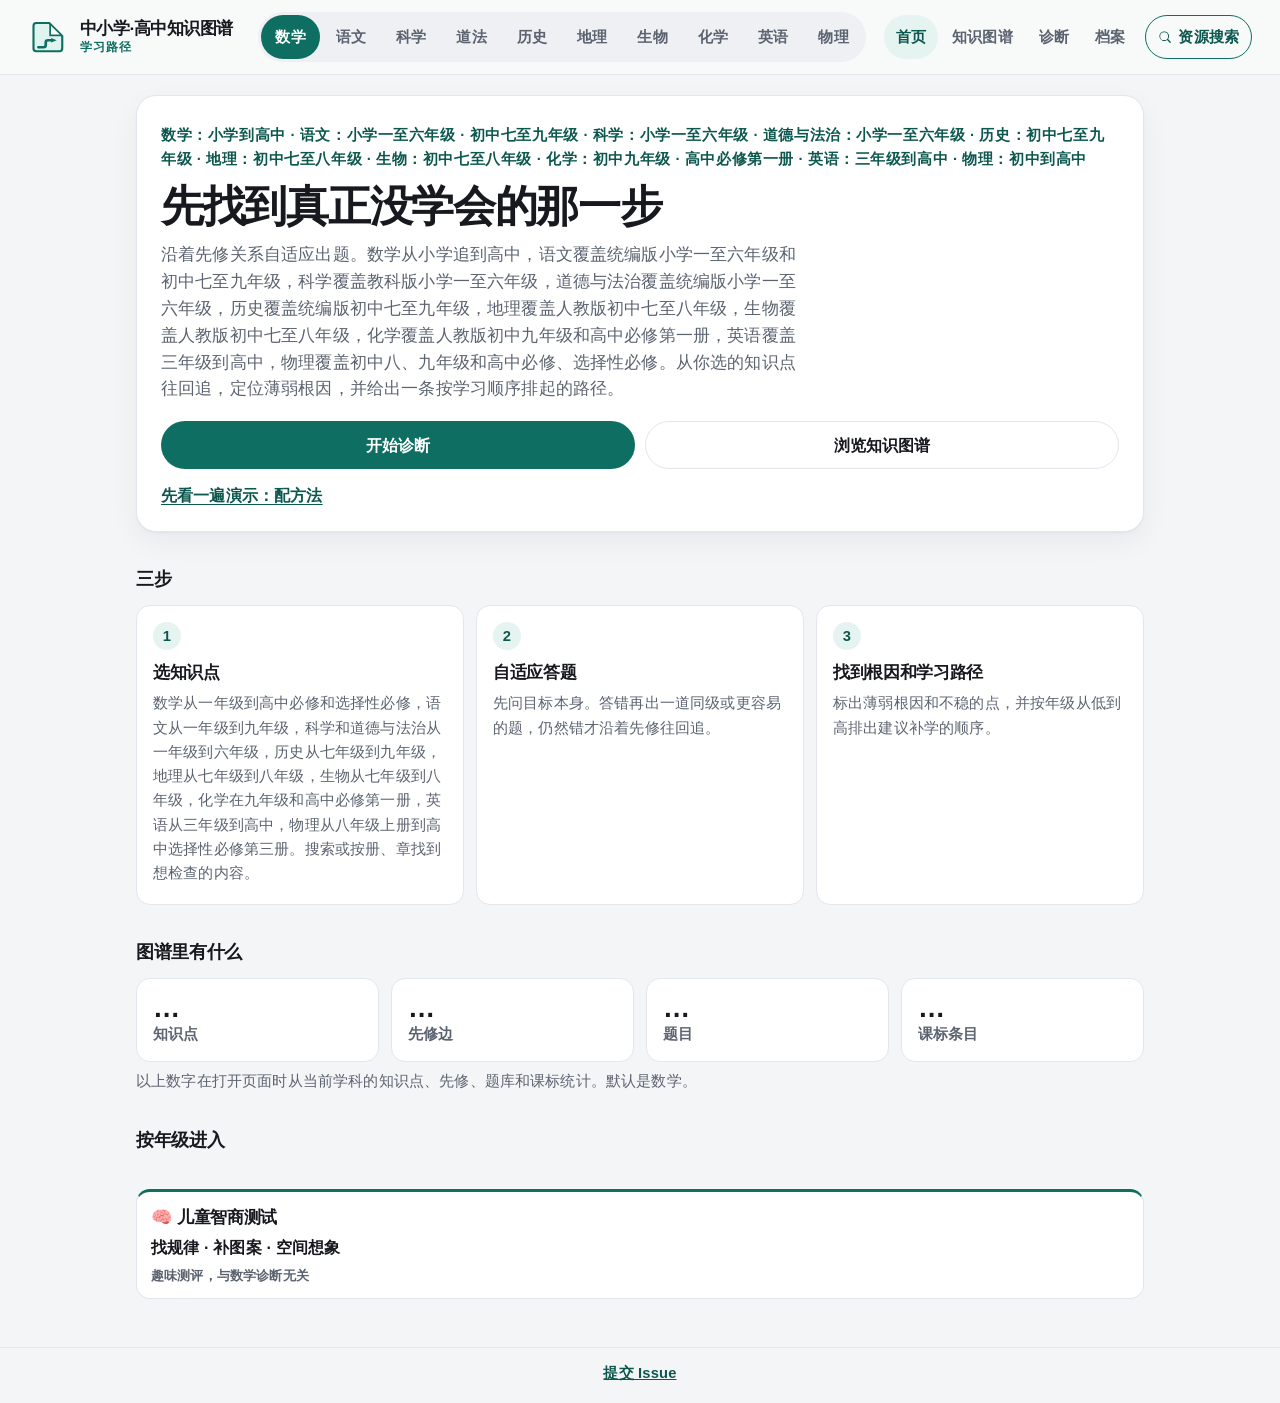
==== index.html @ 719539e2 "站点清理：删除顶部「儿童智商测试」横幅与导航「关于」入口，并清掉失效的 .top-banner 样式（5 个页面）" ====
<!DOCTYPE html>
<html lang="zh-CN">
<head>
<meta charset="utf-8">
<meta name="viewport" content="width=device-width, initial-scale=1">
<title>中小学·高中知识图谱</title>
<meta name="description" content="数学（小学到高中）、语文（小学一至六年级、初中七至九年级）、科学（小学一至六年级）、道德与法治（小学一至六年级）、历史（初中七至九年级）、地理（初中七至八年级）、生物（初中七至八年级）、化学（初中九年级、高中必修第一册）、英语（三年级到高中）和物理（初中、高中）的知识图谱。沿先修关系自适应出题，从选中的知识点往回找到薄弱根因。">
<link rel="icon" href="data:image/svg+xml,%3Csvg%20xmlns%3D%22http%3A%2F%2Fwww.w3.org%2F2000%2Fsvg%22%20viewBox%3D%220%200%2032%2032%22%3E%3Cpath%20fill%3D%22%23dff3ef%22%20stroke%3D%22%230f6e62%22%20stroke-width%3D%221.7%22%20stroke-linejoin%3D%22round%22%20d%3D%22M6.6%204.8H17L27.4%2015.2V25Q27.4%2027.4%2025.2%2027.4H6.6Q4.4%2027.4%204.4%2025.2V7Q4.4%204.8%206.6%204.8Z%22%2F%3E%3Cpath%20fill%3D%22%23ffffff%22%20d%3D%22M17.7%206.3%2026.1%2014.7H17.7Z%22%2F%3E%3Cpath%20fill%3D%22none%22%20stroke%3D%22%230f6e62%22%20stroke-width%3D%221.35%22%20stroke-linecap%3D%22round%22%20stroke-linejoin%3D%22round%22%20d%3D%22M17.7%206.3V14.7H26.1%22%2F%3E%3Cpath%20fill%3D%22none%22%20stroke%3D%22%230f6e62%22%20stroke-width%3D%222.15%22%20stroke-linecap%3D%22round%22%20stroke-linejoin%3D%22round%22%20d%3D%22M8.3%2024.2H12.4Q14.2%2024.2%2014.2%2022.4V20.2Q14.2%2018.6%2016%2018.6H18.8%22%2F%3E%3Cpath%20fill%3D%22%230f6e62%22%20d%3D%22M18.5%2016.85%2023%2018.6%2018.5%2020.35Z%22%2F%3E%3C%2Fsvg%3E">
<script>
(function () {
  var id = location.hash.replace(/^#/, '');
  try { id = decodeURIComponent(id); } catch (e) { return; }
  if (/^cnm_[A-Za-z0-9]+$/.test(id)) {
    document.documentElement.style.visibility = 'hidden';
    location.replace('explore/#' + encodeURIComponent(id));
  } else if (/^cne_[A-Za-z0-9]+$/.test(id)) {
    document.documentElement.style.visibility = 'hidden';
    location.replace('explore/?subject=english#' + encodeURIComponent(id));
  } else if (/^cnp_[A-Za-z0-9]+$/.test(id)) {
    document.documentElement.style.visibility = 'hidden';
    location.replace('explore/?subject=physics#' + encodeURIComponent(id));
  } else if (/^cns_[A-Za-z0-9]+$/.test(id)) {
    document.documentElement.style.visibility = 'hidden';
    location.replace('explore/?subject=science#' + encodeURIComponent(id));
  } else if (/^cnc_[A-Za-z0-9]+$/.test(id)) {
    document.documentElement.style.visibility = 'hidden';
    location.replace('explore/?subject=chinese#' + encodeURIComponent(id));
  } else if (/^cnd_[A-Za-z0-9]+$/.test(id)) {
    document.documentElement.style.visibility = 'hidden';
    location.replace('explore/?subject=morality#' + encodeURIComponent(id));
  } else if (/^cnh_[A-Za-z0-9]+$/.test(id)) {
    document.documentElement.style.visibility = 'hidden';
    location.replace('explore/?subject=history#' + encodeURIComponent(id));
  } else if (/^cng_[A-Za-z0-9]+$/.test(id)) {
    document.documentElement.style.visibility = 'hidden';
    location.replace('explore/?subject=geography#' + encodeURIComponent(id));
  } else if (/^cnb_[A-Za-z0-9]+$/.test(id)) {
    document.documentElement.style.visibility = 'hidden';
    location.replace('explore/?subject=biology#' + encodeURIComponent(id));
  } else if (/^cnk_[A-Za-z0-9]+$/.test(id)) {
    document.documentElement.style.visibility = 'hidden';
    location.replace('explore/?subject=chemistry#' + encodeURIComponent(id));
  }
})();
</script>
<link rel="stylesheet" href="assets/site.css">
<link rel="manifest" href="manifest.webmanifest">
<link rel="apple-touch-icon" href="assets/icons/apple-touch-icon.png">
<meta name="theme-color" content="#0f6e62">
<meta name="mobile-web-app-capable" content="yes">
<meta name="apple-mobile-web-app-capable" content="yes">
<meta name="apple-mobile-web-app-title" content="知识图谱">
<link rel="stylesheet" href="assets/pwa.css">
</head>
<body class="page-home">
<header class="site-header">
  <a class="brand" href="./">
    <svg class="logo" viewBox="0 0 32 32" aria-hidden="true"><path fill="var(--logo-sheet)" stroke="currentColor" stroke-width="1.7" stroke-linejoin="round" d="M6.6 4.8H17L27.4 15.2V25Q27.4 27.4 25.2 27.4H6.6Q4.4 27.4 4.4 25.2V7Q4.4 4.8 6.6 4.8Z"/><path fill="var(--logo-fold)" d="M17.7 6.3 26.1 14.7H17.7Z"/><path fill="none" stroke="currentColor" stroke-width="1.35" stroke-linecap="round" stroke-linejoin="round" d="M17.7 6.3V14.7H26.1"/><path fill="none" stroke="currentColor" stroke-width="2.15" stroke-linecap="round" stroke-linejoin="round" d="M8.3 24.2H12.4Q14.2 24.2 14.2 22.4V20.2Q14.2 18.6 16 18.6H18.8"/><path fill="currentColor" d="M18.5 16.85 23 18.6 18.5 20.35Z"/></svg>
    <span class="brand-copy">
      <span class="brand-name">中小学·高中知识图谱</span>
      <span class="brand-kicker">学习路径</span>
    </span>
  </a>
  <nav class="site-nav" aria-label="主导航">
    <div class="subject-switch" role="group" aria-label="学科">
      <a class="nav-link subject-link on" data-subject="math" href="./">数学</a>
      <a class="nav-link subject-link" data-subject="chinese" href="./?subject=chinese">语文</a>
      <a class="nav-link subject-link" data-subject="science" href="./?subject=science">科学</a>
      <a class="nav-link subject-link" data-subject="morality" href="./?subject=morality">道法</a>
      <a class="nav-link subject-link" data-subject="history" href="./?subject=history">历史</a>
      <a class="nav-link subject-link" data-subject="geography" href="./?subject=geography">地理</a>
      <a class="nav-link subject-link" data-subject="biology" href="./?subject=biology">生物</a>
      <a class="nav-link subject-link" data-subject="chemistry" href="./?subject=chemistry">化学</a>
      <a class="nav-link subject-link" data-subject="english" href="./?subject=english">英语</a>
      <a class="nav-link subject-link" data-subject="physics" href="./?subject=physics">物理</a>
    </div>
    <div class="page-links">
      <a class="nav-link active" href="./" aria-current="page">首页</a>
      <a class="nav-link" href="explore/">知识图谱</a>
      <a class="nav-link" href="diagnose/">诊断</a>
      <a class="nav-link" href="children/">档案</a>
      <a class="nav-link resource-search-btn" href="https://pansgo.com" target="_blank" rel="noopener noreferrer" title="网盘资源搜索">
        <svg class="resource-search-ico" viewBox="0 0 16 16" aria-hidden="true"><path fill="currentColor" d="M11.5 10.4a5.5 5.5 0 1 0-1.1 1.1l3 3a.75.75 0 0 0 1.06-1.06zM7 11.5A4.5 4.5 0 1 1 7 2.5a4.5 4.5 0 0 1 0 9z"/></svg>资源搜索
      </a>
    </div>
  </nav>
</header>
<main class="home">
  <section class="hero">
    <p class="eyebrow">数学：小学到高中 · 语文：小学一至六年级 · 初中七至九年级 · 科学：小学一至六年级 · 道德与法治：小学一至六年级 · 历史：初中七至九年级 · 地理：初中七至八年级 · 生物：初中七至八年级 · 化学：初中九年级 · 高中必修第一册 · 英语：三年级到高中 · 物理：初中到高中</p>
    <h1>先找到真正没学会的那一步</h1>
    <p class="lede">沿着先修关系自适应出题。数学从小学追到高中，语文覆盖统编版小学一至六年级和初中七至九年级，科学覆盖教科版小学一至六年级，道德与法治覆盖统编版小学一至六年级，历史覆盖统编版初中七至九年级，地理覆盖人教版初中七至八年级，生物覆盖人教版初中七至八年级，化学覆盖人教版初中九年级和高中必修第一册，英语覆盖三年级到高中，物理覆盖初中八、九年级和高中必修、选择性必修。从你选的知识点往回追，定位薄弱根因，并给出一条按学习顺序排起的路径。</p>
    <div class="hero-actions">
      <a class="btn btn-primary btn-lg" href="diagnose/">开始诊断</a>
      <a class="btn btn-lg" href="explore/">浏览知识图谱</a>
    </div>
    <p class="quiet-link"><a href="diagnose/?target=cnm_221&amp;demo=1">先看一遍演示：配方法</a></p>
  </section>

  <h2 class="section-title">三步</h2>
  <ol class="steps">
    <li>
      <span class="step-no">1</span>
      <h3>选知识点</h3>
      <p>数学从一年级到高中必修和选择性必修，语文从一年级到九年级，科学和道德与法治从一年级到六年级，历史从七年级到九年级，地理从七年级到八年级，生物从七年级到八年级，化学在九年级和高中必修第一册，英语从三年级到高中，物理从八年级上册到高中选择性必修第三册。搜索或按册、章找到想检查的内容。</p>
    </li>
    <li>
      <span class="step-no">2</span>
      <h3>自适应答题</h3>
      <p>先问目标本身。答错再出一道同级或更容易的题，仍然错才沿着先修往回追。</p>
    </li>
    <li>
      <span class="step-no">3</span>
      <h3>找到根因和学习路径</h3>
      <p>标出薄弱根因和不稳的点，并按年级从低到高排出建议补学的顺序。</p>
    </li>
  </ol>

  <h2 class="section-title">图谱里有什么</h2>
  <div class="stat-grid" id="stats">
    <div class="stat-card"><div class="stat-num" id="n-topics">…</div><div class="stat-label">知识点</div></div>
    <div class="stat-card"><div class="stat-num" id="n-edges">…</div><div class="stat-label">先修边</div></div>
    <div class="stat-card"><div class="stat-num" id="n-questions">…</div><div class="stat-label">题目</div></div>
    <div class="stat-card"><div class="stat-num" id="n-standards">…</div><div class="stat-label">课标条目</div></div>
  </div>
  <p class="stat-note">以上数字在打开页面时从当前学科的知识点、先修、题库和课标统计。默认是数学。</p>
  <div id="load-error" class="load-error" hidden></div>

  <section class="blind-home" id="blind-home" hidden>
    <h2 class="section-title">本机盲区</h2>
    <p class="muted" id="blind-home-lead">根据本机诊断记录汇总的薄弱 / 不稳知识点。只存在这台浏览器，可一键再测。</p>
    <ul class="blind-home-list" id="blind-home-list"></ul>
    <p class="blind-home-actions" id="blind-home-actions"></p>
  </section>

  <h2 class="section-title">按年级进入</h2>
  <div class="grade-grid" id="grades" aria-busy="true"></div>
  <a class="iq-card" href="https://test.pansgo.com/?from=math-home" target="_blank" rel="noopener">
    <strong>🧠 儿童智商测试</strong>
    <span class="iq-sub">找规律 · 补图案 · 空间想象</span>
    <span class="iq-note">趣味测评，与数学诊断无关</span>
  </a>
</main>
<footer class="site-footer">
  <p><a href="https://github.com/xiaoyang111222/cn-math-taxonomy/issues/new/choose">提交 Issue</a></p>
</footer>
<script src="assets/stem-compat.js"></script>
<script src="assets/children.js"></script>
<script src="assets/blindspots.js"></script>
<script src="assets/home.js"></script>
<script src="assets/stats-config.js"></script>
<script src="assets/stats.js"></script>
<script src="assets/pwa.js"></script>
</body>
</html>
---- assets/site.css ----
/* 中小学·高中知识图谱：全站配色、字号、导航。浏览页与诊断页共用。 */

:root {
  color-scheme: light;
  --bg: #f4f5f7;
  --bg-elev: #ffffff;
  --bg-muted: #eef0f3;
  --text: #17191f;
  --muted: #5c6370;
  --line: #e3e6ed;
  --brand: #0f6e62;
  --brand-strong: #0c574e;
  --brand-soft: #e6f4f1;
  --on-brand: #ffffff;
  --junior: #1d4ed8;
  --junior-soft: #e8efff;
  --focus: #0f6e62;
  --shadow: 0 1px 2px rgba(23, 25, 31, 0.04), 0 10px 28px rgba(23, 25, 31, 0.05);
  --radius: 14px;
  --radius-sm: 10px;
  --header-bg: #f7faf9;
  --logo-sheet: #dff3ef;
  --logo-fold: #ffffff;
  --font: "PingFang SC", "Hiragino Sans GB", "Microsoft YaHei", "Noto Sans CJK SC", "Noto Sans SC", "Source Han Sans SC", sans-serif;
  --fs: 16px;
  --ok: #157a3a;
  --ok-bg: #dcfce7;
  --on-ok: #ffffff;
  --bad: #b91c1c;
  --bad-bg: #fee2e2;
  --on-bad: #ffffff;
  --warn: #9a3412;
  --warn-bg: #ffedd5;
  --unk: #475569;
  --unk-bg: #e8eef6;
  --accent: #0f766e;
  --panel: #ffffff;
  --node-primary: #0f766e;
  --node-primary-bg: #d5f3ee;
  --node-junior: #1d4ed8;
  --node-junior-bg: #dbe7ff;
  --node-senior: #a21caf;
  --node-senior-bg: #fae8ff;
  --node-current-bg: #fff4e5;
  --node-current-border: #ea580c;
  --node-text: #162033;
  --edge: #526274;
  --edge-soft: #8aa0b4;
  --hard-bg: #ffedd5;
  --hard-fg: #9a3412;
  --soft-bg: #e7eef6;
  --soft-fg: #475569;
  --diagram-ok-bg: #dcfce7;
  --diagram-ok: #157a3a;
  --diagram-bad-bg: #fee2e2;
  --diagram-bad: #b91c1c;
  --diagram-unk-bg: #f1f5f9;
  --diagram-unk: #64748b;
  --diagram-shaky-bg: #fef3c7;
  --diagram-shaky: #b45309;
  --diagram-text: #162033;
  --diagram-edge: #64748b;
}

body.subject-physics {
  --brand: #b45309;
  --brand-strong: #92400e;
  --brand-soft: #fff7ed;
  --on-brand: #ffffff;
  --focus: #b45309;
  --accent: #b45309;
  --logo-sheet: #fde9d4;
  --logo-fold: #ffffff;
}

body.subject-english {
  --brand: #4338ca;
  --brand-strong: #3730a3;
  --brand-soft: #eef2ff;
  --on-brand: #ffffff;
  --focus: #4338ca;
  --accent: #4338ca;
  --logo-sheet: #e6e8fb;
  --logo-fold: #ffffff;
}

body.subject-science {
  --brand: #047857;
  --brand-strong: #065f46;
  --brand-soft: #ecfdf5;
  --on-brand: #ffffff;
  --focus: #047857;
  --accent: #047857;
  --logo-sheet: #d1fae5;
  --logo-fold: #ffffff;
}

body.subject-chinese {
  --brand: #9f1239;
  --brand-strong: #881337;
  --brand-soft: #fff1f2;
  --on-brand: #ffffff;
  --focus: #9f1239;
  --accent: #9f1239;
  --logo-sheet: #ffe4e6;
  --logo-fold: #ffffff;
}

body.subject-morality {
  --brand: #c2410c;
  --brand-strong: #9a3412;
  --brand-soft: #fff7ed;
  --on-brand: #ffffff;
  --focus: #c2410c;
  --accent: #c2410c;
  --logo-sheet: #ffedd5;
  --logo-fold: #ffffff;
}

body.subject-history {
  --brand: #6b5344;
  --brand-strong: #4a382c;
  --brand-soft: #f6f1ea;
  --on-brand: #ffffff;
  --focus: #6b5344;
  --accent: #6b5344;
  --logo-sheet: #efe4d6;
  --logo-fold: #ffffff;
}

body.subject-geography {
  --brand: #0e7490;
  --brand-strong: #155e75;
  --brand-soft: #ecfeff;
  --on-brand: #ffffff;
  --focus: #0e7490;
  --accent: #0e7490;
  --logo-sheet: #cffafe;
  --logo-fold: #ffffff;
}

body.subject-biology {
  --brand: #3f6212;
  --brand-strong: #365314;
  --brand-soft: #f7fee7;
  --on-brand: #ffffff;
  --focus: #4d7c0f;
  --accent: #4d7c0f;
  --logo-sheet: #ecfccb;
  --logo-fold: #ffffff;
}

body.subject-chemistry {
  --brand: #de3b16;
  --brand-strong: #9f2a10;
  --brand-soft: #fff1ec;
  --on-brand: #ffffff;
  --focus: #de3b16;
  --accent: #de3b16;
  --logo-sheet: #ffe4dc;
  --logo-fold: #ffffff;
}

@media (prefers-color-scheme: dark) {
  :root {
    color-scheme: dark;
    --bg: #10141c;
    --bg-elev: #181e29;
    --bg-muted: #232b39;
    --text: #e8edf5;
    --muted: #a7b2c2;
    --line: #313b4d;
    --brand: #2dd4bf;
    --brand-strong: #5eead4;
    --brand-soft: #134e4a;
    --on-brand: #042f2e;
    --junior: #93c5fd;
    --junior-soft: #1e3a8a;
    --focus: #5eead4;
    --shadow: 0 1px 2px rgba(0, 0, 0, 0.35), 0 12px 28px rgba(0, 0, 0, 0.28);
    --ok: #4ade80;
    --ok-bg: #14532d;
    --on-ok: #052e16;
    --bad: #fca5a5;
    --bad-bg: #7f1d1d;
    --on-bad: #450a0a;
    --warn: #fdba74;
    --warn-bg: #7c2d12;
    --unk: #cbd5e1;
    --unk-bg: #223044;
    --accent: #2dd4bf;
    --header-bg: #171e2a;
    --logo-sheet: #123f3c;
    --logo-fold: #1c5c56;
    --panel: #172232;
    --node-primary: #5eead4;
    --node-primary-bg: #115e59;
    --node-junior: #93c5fd;
    --node-junior-bg: #1e3a8a;
    --node-senior: #f0abfc;
    --node-senior-bg: #4a044e;
    --node-current-bg: #7c2d12;
    --node-current-border: #fdba74;
    --node-text: #f8fafc;
    --edge: #94a3b8;
    --edge-soft: #64748b;
    --hard-bg: #7c2d12;
    --hard-fg: #ffedd5;
    --soft-bg: #232b39;
    --soft-fg: #cbd5e1;
    --diagram-ok-bg: #14532d;
    --diagram-ok: #4ade80;
    --diagram-bad-bg: #7f1d1d;
    --diagram-bad: #fca5a5;
    --diagram-unk-bg: #1e293b;
    --diagram-unk: #cbd5e1;
    --diagram-shaky-bg: #78350f;
    --diagram-shaky: #fcd34d;
    --diagram-text: #f8fafc;
    --diagram-edge: #94a3b8;
  }
  body.subject-physics {
    --brand: #fdba74;
    --brand-strong: #fed7aa;
    --brand-soft: #7c2d12;
    --on-brand: #431407;
    --focus: #fed7aa;
    --accent: #fdba74;
    --logo-sheet: #6b2f12;
    --logo-fold: #8a4218;
  }
  body.subject-english {
    --brand: #a5b4fc;
    --brand-strong: #c7d2fe;
    --brand-soft: #312e81;
    --on-brand: #1e1b4b;
    --focus: #c7d2fe;
    --accent: #a5b4fc;
    --logo-sheet: #2a2870;
    --logo-fold: #3c3a96;
  }
  body.subject-science {
    --brand: #6ee7b7;
    --brand-strong: #a7f3d0;
    --brand-soft: #064e3b;
    --on-brand: #022c22;
    --focus: #a7f3d0;
    --accent: #6ee7b7;
    --logo-sheet: #065f46;
    --logo-fold: #047857;
  }
  body.subject-chinese {
    --brand: #fda4af;
    --brand-strong: #fecdd3;
    --brand-soft: #881337;
    --on-brand: #4c0519;
    --focus: #fecdd3;
    --accent: #fda4af;
    --logo-sheet: #6b1230;
    --logo-fold: #9f1239;
  }
  body.subject-morality {
    --brand: #fdba74;
    --brand-strong: #fed7aa;
    --brand-soft: #7c2d12;
    --on-brand: #431407;
    --focus: #fed7aa;
    --accent: #fdba74;
    --logo-sheet: #9a3412;
    --logo-fold: #c2410c;
  }
  body.subject-history {
    --brand: #d6c3ad;
    --brand-strong: #e7d7c6;
    --brand-soft: #3f3228;
    --on-brand: #2a211b;
    --focus: #e7d7c6;
    --accent: #d6c3ad;
    --logo-sheet: #4a382c;
    --logo-fold: #6b5344;
  }
  body.subject-geography {
    --brand: #67e8f9;
    --brand-strong: #a5f3fc;
    --brand-soft: #164e63;
    --on-brand: #083344;
    --focus: #a5f3fc;
    --accent: #67e8f9;
    --logo-sheet: #155e75;
    --logo-fold: #0e7490;
  }
  body.subject-biology {
    --brand: #bef264;
    --brand-strong: #d9f99d;
    --brand-soft: #1a2e05;
    --on-brand: #1a2e05;
    --focus: #d9f99d;
    --accent: #bef264;
    --logo-sheet: #365314;
    --logo-fold: #4d7c0f;
  }
  body.subject-chemistry {
    --brand: #ff8a65;
    --brand-strong: #ffccbc;
    --brand-soft: #5d1a0e;
    --on-brand: #3e0e06;
    --focus: #ffccbc;
    --accent: #ff8a65;
    --logo-sheet: #7a2614;
    --logo-fold: #de3b16;
  }
}

@media print {
  :root {
    --bg: #fff;
    --bg-elev: #fff;
    --bg-muted: #f4f7fb;
    --text: #162033;
    --muted: #475569;
    --line: #d5dde6;
    --panel: #fff;
    --header-bg: #fff;
    --logo-sheet: #dff3ef;
    --logo-fold: #ffffff;
    --shadow: none;
  }
}

*, *::before, *::after { box-sizing: border-box; }
[hidden] { display: none !important; }
html { -webkit-text-size-adjust: 100%; }
body {
  margin: 0;
  font-family: var(--font);
  font-size: var(--fs);
  line-height: 1.6;
  color: var(--text);
  background: var(--bg);
  letter-spacing: 0.01em;
}
img { max-width: 100%; height: auto; }
.node-tip {
  position: absolute;
  z-index: 6;
  max-width: min(280px, calc(100% - 16px));
  padding: 6px 10px;
  border-radius: 10px;
  background: var(--text);
  color: var(--bg);
  font-size: 0.92rem;
  font-weight: 700;
  line-height: 1.45;
  pointer-events: none;
  box-shadow: var(--shadow);
  overflow-wrap: anywhere;
}
code { overflow-wrap: anywhere; }
:focus-visible { outline: 3px solid var(--focus); outline-offset: 2px; }
@media (prefers-reduced-motion: reduce) {
  *, *::before, *::after { transition: none !important; scroll-behavior: auto !important; }
}

.site-header {
  display: flex;
  flex-wrap: wrap;
  align-items: center;
  justify-content: space-between;
  gap: 8px 24px;
  padding: 12px 28px;
  background: var(--header-bg);
  border-bottom: 1px solid var(--line);
  max-width: 100%;
}
body:not(.page-explore) .site-header {
  position: sticky;
  top: 0;
  z-index: 30;
}
.brand {
  display: flex;
  align-items: center;
  gap: 12px;
  min-height: 48px;
  min-width: 0;
  color: inherit;
  text-decoration: none;
}
.logo {
  color: var(--brand);
  width: 40px;
  height: 40px;
  flex: none;
  display: block;
}
.brand-copy {
  display: flex;
  flex-direction: column;
  justify-content: center;
  min-width: 0;
  gap: 1px;
}
.brand-name {
  font-size: 1.08rem;
  font-weight: 750;
  line-height: 1.15;
  letter-spacing: -0.03em;
  color: var(--text);
  overflow-wrap: anywhere;
}
.brand-kicker {
  font-size: 0.75rem;
  font-weight: 650;
  line-height: 1.2;
  letter-spacing: 0.08em;
  color: var(--brand);
}
.site-nav {
  display: flex;
  flex-wrap: wrap;
  align-items: center;
  gap: 8px 18px;
  min-width: 0;
  max-width: 100%;
}
.subject-switch {
  display: inline-flex;
  align-items: center;
  gap: 2px;
  padding: 3px;
  border-radius: 999px;
  background: var(--bg-muted);
}
.page-links {
  display: flex;
  flex-wrap: wrap;
  align-items: center;
  gap: 2px;
  min-width: 0;
}
.nav-link {
  display: inline-flex;
  align-items: center;
  min-height: 44px;
  padding: 0 12px;
  border-radius: 999px;
  color: var(--muted);
  text-decoration: none;
  font-size: 0.94rem;
  font-weight: 650;
}
.nav-link:hover { background: var(--bg-muted); color: var(--text); }
.nav-link.active, .nav-link[aria-current="page"] {
  background: var(--brand-soft);
  color: var(--brand-strong);
  font-weight: 750;
}
.nav-link.active:hover, .nav-link[aria-current="page"]:hover {
  background: var(--brand-soft);
  color: var(--brand-strong);
}
.nav-link.subject-link {
  color: var(--muted);
  border: 0;
  background: transparent;
  padding: 0 14px;
}
.nav-link.subject-link:hover { background: transparent; color: var(--text); }
.nav-link.subject-link.on {
  background: var(--brand);
  color: var(--on-brand);
  font-weight: 750;
}
.nav-link.subject-link.on:hover { background: var(--brand); color: var(--on-brand); }
.nav-link.resource-search-btn {
  gap: 6px;
  border: 1px solid var(--brand);
  background: transparent;
  color: var(--brand-strong);
  margin-left: 6px;
  text-decoration: none;
}
.nav-link.resource-search-btn:hover { background: var(--brand-soft); color: var(--brand-strong); }
.resource-search-ico { width: 14px; height: 14px; flex: none; }
.resource-search-btn:focus-visible { outline: 2px solid var(--focus); outline-offset: 2px; }
@media (max-width: 720px) {
  .nav-link.resource-search-btn { margin-left: 0; padding: 0 9px; min-height: 36px; }
  .resource-search-ico { display: none; }
  .site-header { padding: 10px 14px 8px; gap: 4px 12px; }
  .brand { gap: 10px; min-height: 44px; }
  .logo { width: 34px; height: 34px; }
  .brand-name { font-size: 1.02rem; }
  .brand-kicker { font-size: 0.72rem; letter-spacing: 0.06em; }
  .site-nav { flex: 1 1 100%; justify-content: space-between; gap: 4px 8px; }
  .nav-link { padding: 0 8px; font-size: 0.9rem; }
  .nav-link.subject-link { padding: 0 12px; }
}

.site-footer {
  padding: 14px 16px 18px;
  text-align: center;
  color: var(--muted);
  font-size: 0.92rem;
  border-top: 1px solid var(--line);
  max-width: 100%;
}
.site-footer p { margin: 0; overflow-wrap: anywhere; }
.site-footer a { color: var(--brand-strong); font-weight: 700; }

button, .btn {
  font: inherit;
  font-weight: 650;
  min-height: 44px;
  padding: 8px 14px;
  border-radius: 999px;
  border: 1px solid var(--line);
  background: var(--bg-elev);
  color: var(--text);
  cursor: pointer;
}
button:hover, .btn:hover { background: var(--bg-muted); }
button.primary, .btn-primary {
  background: var(--brand);
  border-color: transparent;
  color: var(--on-brand);
}
button.primary:hover, .btn-primary:hover { filter: brightness(1.06); background: var(--brand); }

/* 题目图示：只用 currentColor，浅色和深色都看得见。宽度跟着容器走，不写死像素。 */
.q-figure { color: inherit; max-width: 100%; min-width: 0; margin: 8px 0 2px; }
.q-figure svg { width: 100%; max-width: 440px; height: auto; display: block; overflow: visible; }
.choices.fig-icons, .sample-choices.fig-icons {
  display: grid;
  grid-template-columns: repeat(auto-fit, minmax(min(140px, 100%), 1fr));
}
.choices.fig-icons .q-figure svg, .sample-choices.fig-icons .q-figure svg { max-width: 100%; }
button.choice.fig-choice {
  display: flex;
  flex-direction: column;
  align-items: stretch;
  gap: 6px;
  min-width: 0;
}
.sample-choices { display: flex; flex-direction: column; gap: 8px; margin-top: 8px; }
.sample-choice {
  border: 1px solid var(--line);
  border-radius: var(--radius-sm);
  background: var(--bg-elev);
  color: var(--text);
  padding: 8px 10px;
  min-width: 0;
}
.btn {
  display: inline-flex;
  align-items: center;
  justify-content: center;
  gap: 8px;
  text-decoration: none;
  text-align: center;
}
.btn-lg { min-height: 48px; padding: 10px 18px; font-size: 1rem; }
.btn-block { width: 100%; }

input[type="search"], input[type="text"], input[type="number"], select, textarea {
  font: inherit;
  color: var(--text);
  background: var(--bg-elev);
  border: 1px solid var(--line);
  border-radius: 12px;
  padding: 10px 12px;
  min-height: 44px;
  max-width: 100%;
}
textarea { min-height: 96px; }
.search-lg { width: 100%; font-size: 1.08rem; min-height: 52px; }

.stage-tabs { display: flex; flex-wrap: wrap; gap: 8px; }
.stage-tab { border-radius: 999px; }
.stage-tab.on, .stage-tab[aria-selected="true"] {
  background: var(--brand);
  color: var(--on-brand);
  border-color: transparent;
}

.badge {
  display: inline-flex;
  align-items: center;
  min-height: 24px;
  padding: 0 8px;
  border-radius: 999px;
  font-size: 0.78rem;
  font-weight: 800;
  white-space: nowrap;
}
.badge.hard { background: var(--hard-bg); color: var(--hard-fg); }
.badge.soft { background: var(--soft-bg); color: var(--soft-fg); }

/* 首页 */
.home { width: min(1040px, 100%); margin: 0 auto; padding: 20px 16px 48px; }
.hero {
  background: var(--bg-elev);
  border: 1px solid var(--line);
  border-radius: 20px;
  padding: 28px 24px 22px;
  box-shadow: var(--shadow);
}
.eyebrow {
  margin: 0 0 10px;
  color: var(--brand-strong);
  font-weight: 700;
  font-size: 0.92rem;
  letter-spacing: 0.04em;
}
.hero h1 {
  margin: 0 0 10px;
  font-size: clamp(1.85rem, 4.4vw, 2.7rem);
  line-height: 1.18;
  letter-spacing: -0.03em;
  font-weight: 750;
}
.lede { margin: 0 0 18px; font-size: 1.05rem; max-width: 38em; color: var(--muted); }
.hero-actions { display: flex; flex-wrap: wrap; gap: 10px; }
.hero-actions .btn { flex: 1 1 180px; }
.quiet-link { margin: 14px 0 0; }
.quiet-link a { color: var(--brand-strong); font-weight: 650; text-underline-offset: 3px; }

.section-title { margin: 32px 0 12px; font-size: 1.15rem; letter-spacing: -0.02em; }
.steps {
  list-style: none;
  margin: 0;
  padding: 0;
  display: grid;
  grid-template-columns: repeat(3, minmax(0, 1fr));
  gap: 12px;
}
.steps li {
  background: var(--bg-elev);
  border: 1px solid var(--line);
  border-radius: var(--radius);
  padding: 16px 16px 18px;
  min-width: 0;
}
.step-no {
  display: inline-flex;
  width: 28px;
  height: 28px;
  border-radius: 50%;
  align-items: center;
  justify-content: center;
  background: var(--brand-soft);
  color: var(--brand-strong);
  font-weight: 750;
  font-size: 0.92rem;
}
.steps h3 { margin: 10px 0 4px; font-size: 1.05rem; letter-spacing: -0.02em; }
.steps p { margin: 0; color: var(--muted); font-size: 0.95rem; }

.stat-grid, .grade-grid {
  display: grid;
  gap: 12px;
}
.stat-grid { grid-template-columns: repeat(4, minmax(0, 1fr)); }
.grade-grid { grid-template-columns: repeat(4, minmax(0, 1fr)); }
.stat-card, a.grade-card, a.iq-card {
  background: var(--bg-elev);
  border: 1px solid var(--line);
  border-radius: var(--radius);
  min-width: 0;
}
.stat-card { padding: 14px 16px; }
.stat-num { font-size: 1.7rem; font-weight: 750; line-height: 1.1; letter-spacing: -0.03em; color: var(--text); }
.stat-label { color: var(--muted); font-weight: 650; font-size: 0.92rem; }
.stat-note { color: var(--muted); margin: 8px 0 0; font-size: 0.92rem; }
a.grade-card, a.iq-card {
  display: flex;
  flex-direction: column;
  gap: 2px;
  padding: 12px 14px;
  min-height: 96px;
  text-decoration: none;
  color: inherit;
  border-top: 3px solid var(--node-primary);
}
a.grade-card.is-junior { border-top-color: var(--node-junior); }
a.grade-card.is-senior { border-top-color: var(--node-senior); }
a.grade-card:hover, a.iq-card:hover { border-color: var(--brand); }
a.grade-card strong, a.iq-card strong { font-size: 1.08rem; letter-spacing: -0.02em; }
a.iq-card { margin-top: 22px; gap: 4px; max-width: 100%; border-top-color: var(--brand); }
a.iq-card .iq-sub { font-weight: 650; overflow-wrap: anywhere; }
a.iq-card .iq-note { color: var(--muted); font-size: 0.82rem; font-weight: 650; overflow-wrap: anywhere; }
.grade-stage { color: var(--muted); font-size: 0.82rem; font-weight: 650; }
.grade-count { font-weight: 650; }
.load-error {
  background: var(--bad-bg);
  color: var(--text);
  border-radius: var(--radius-sm);
  padding: 12px 14px;
  margin-top: 12px;
}
@media (max-width: 900px) {
  .grade-grid { grid-template-columns: 1fr 1fr; }
}
@media (max-width: 800px) {
  .steps { grid-template-columns: 1fr; }
  .stat-grid { grid-template-columns: 1fr 1fr; }
  .hero { padding: 22px 16px 18px; }
}


/* 首页本机盲区汇总 */
.blind-home { margin: 28px 0 8px; }
.blind-home-list { list-style: none; margin: 0; padding: 0; display: grid; gap: 8px; }
.blind-home-item {
  display: flex; flex-wrap: wrap; align-items: baseline; justify-content: space-between; gap: 6px 12px;
  padding: 12px 14px; border: 1px solid var(--line); border-radius: 12px; background: var(--card, #fff);
}
.blind-home-name { font-weight: 800; color: var(--brand-strong); text-decoration: none; overflow-wrap: anywhere; }
.blind-home-name:hover { text-decoration: underline; }
.blind-home-meta { color: var(--muted); font-size: 0.9rem; }
.blind-home-actions { display: flex; flex-wrap: wrap; gap: 8px; margin-top: 12px; }
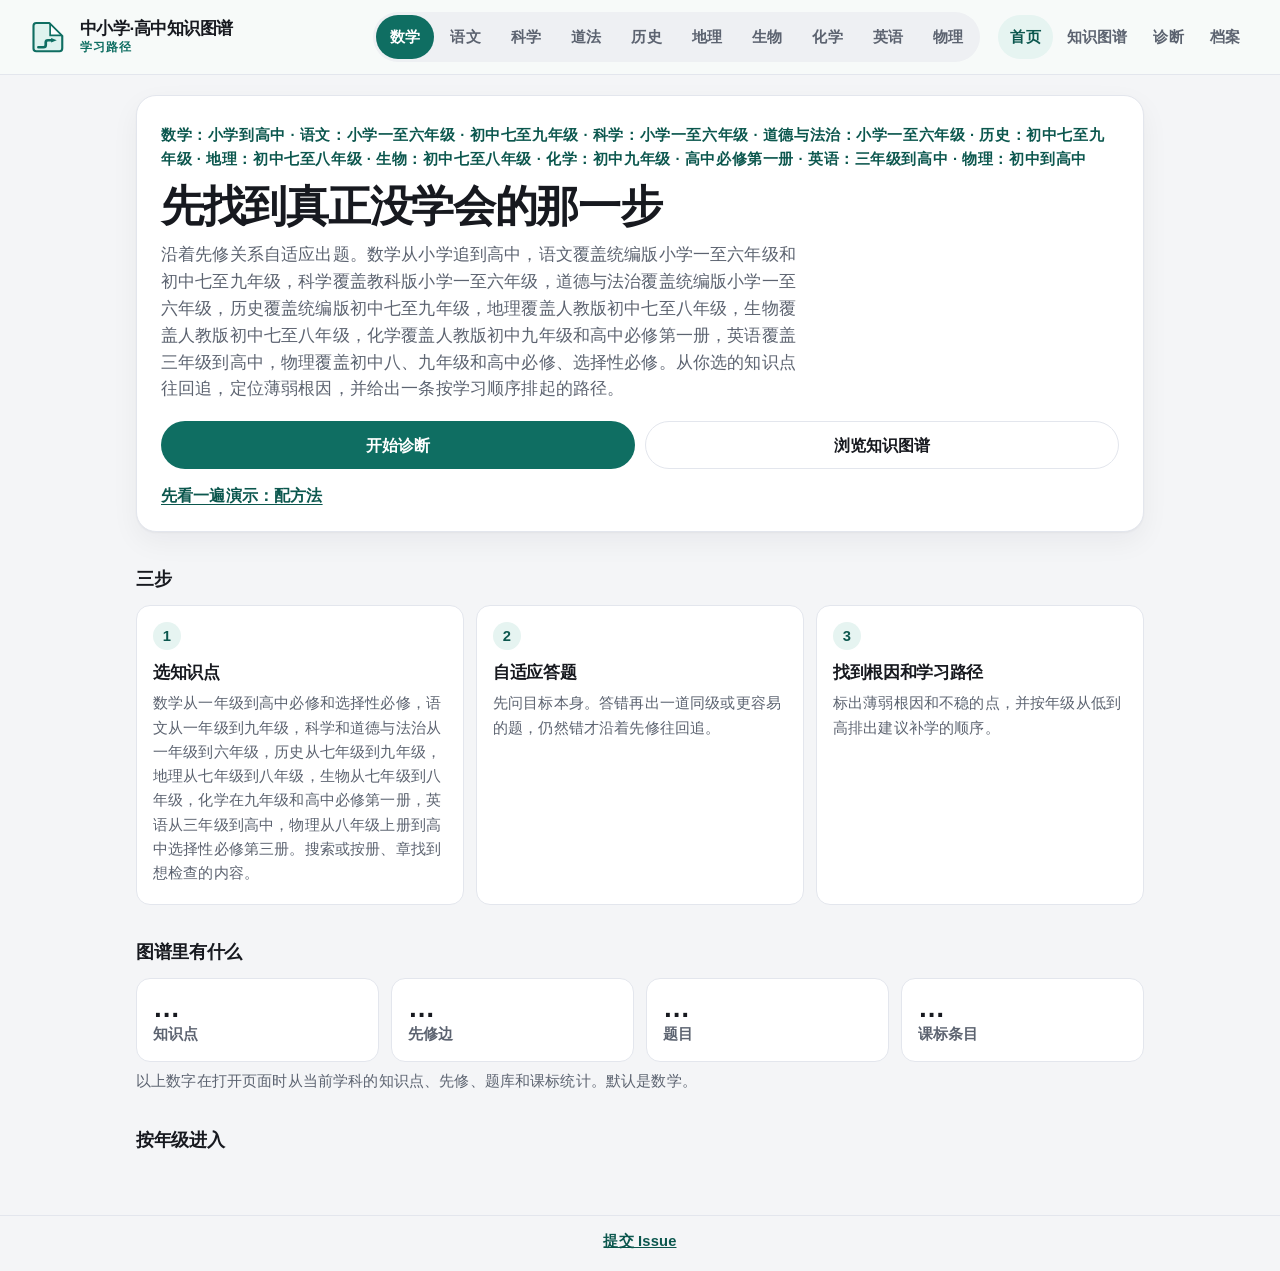
==== commit c1f06918: "站点清理：删除导航「资源搜索」、首页智商测试卡片、诊断结果页外链及其样式；添加桌面引导图的地址栏改显示本站域名" ====
--- a/index.html
+++ b/index.html
@@ -79,9 +79,6 @@
       <a class="nav-link" href="explore/">知识图谱</a>
       <a class="nav-link" href="diagnose/">诊断</a>
       <a class="nav-link" href="children/">档案</a>
-      <a class="nav-link resource-search-btn" href="https://pansgo.com" target="_blank" rel="noopener noreferrer" title="网盘资源搜索">
-        <svg class="resource-search-ico" viewBox="0 0 16 16" aria-hidden="true"><path fill="currentColor" d="M11.5 10.4a5.5 5.5 0 1 0-1.1 1.1l3 3a.75.75 0 0 0 1.06-1.06zM7 11.5A4.5 4.5 0 1 1 7 2.5a4.5 4.5 0 0 1 0 9z"/></svg>资源搜索
-      </a>
     </div>
   </nav>
 </header>
@@ -135,11 +132,6 @@
 
   <h2 class="section-title">按年级进入</h2>
   <div class="grade-grid" id="grades" aria-busy="true"></div>
-  <a class="iq-card" href="https://test.pansgo.com/?from=math-home" target="_blank" rel="noopener">
-    <strong>🧠 儿童智商测试</strong>
-    <span class="iq-sub">找规律 · 补图案 · 空间想象</span>
-    <span class="iq-note">趣味测评，与数学诊断无关</span>
-  </a>
 </main>
 <footer class="site-footer">
   <p><a href="https://github.com/xiaoyang111222/cn-math-taxonomy/issues/new/choose">提交 Issue</a></p>
--- a/assets/site.css
+++ b/assets/site.css
@@ -472,20 +472,7 @@
   font-weight: 750;
 }
 .nav-link.subject-link.on:hover { background: var(--brand); color: var(--on-brand); }
-.nav-link.resource-search-btn {
-  gap: 6px;
-  border: 1px solid var(--brand);
-  background: transparent;
-  color: var(--brand-strong);
-  margin-left: 6px;
-  text-decoration: none;
-}
-.nav-link.resource-search-btn:hover { background: var(--brand-soft); color: var(--brand-strong); }
-.resource-search-ico { width: 14px; height: 14px; flex: none; }
-.resource-search-btn:focus-visible { outline: 2px solid var(--focus); outline-offset: 2px; }
 @media (max-width: 720px) {
-  .nav-link.resource-search-btn { margin-left: 0; padding: 0 9px; min-height: 36px; }
-  .resource-search-ico { display: none; }
   .site-header { padding: 10px 14px 8px; gap: 4px 12px; }
   .brand { gap: 10px; min-height: 44px; }
   .logo { width: 34px; height: 34px; }
@@ -661,7 +648,7 @@
 }
 .stat-grid { grid-template-columns: repeat(4, minmax(0, 1fr)); }
 .grade-grid { grid-template-columns: repeat(4, minmax(0, 1fr)); }
-.stat-card, a.grade-card, a.iq-card {
+.stat-card, a.grade-card {
   background: var(--bg-elev);
   border: 1px solid var(--line);
   border-radius: var(--radius);
@@ -671,7 +658,7 @@
 .stat-num { font-size: 1.7rem; font-weight: 750; line-height: 1.1; letter-spacing: -0.03em; color: var(--text); }
 .stat-label { color: var(--muted); font-weight: 650; font-size: 0.92rem; }
 .stat-note { color: var(--muted); margin: 8px 0 0; font-size: 0.92rem; }
-a.grade-card, a.iq-card {
+a.grade-card {
   display: flex;
   flex-direction: column;
   gap: 2px;
@@ -683,11 +670,8 @@
 }
 a.grade-card.is-junior { border-top-color: var(--node-junior); }
 a.grade-card.is-senior { border-top-color: var(--node-senior); }
-a.grade-card:hover, a.iq-card:hover { border-color: var(--brand); }
-a.grade-card strong, a.iq-card strong { font-size: 1.08rem; letter-spacing: -0.02em; }
-a.iq-card { margin-top: 22px; gap: 4px; max-width: 100%; border-top-color: var(--brand); }
-a.iq-card .iq-sub { font-weight: 650; overflow-wrap: anywhere; }
-a.iq-card .iq-note { color: var(--muted); font-size: 0.82rem; font-weight: 650; overflow-wrap: anywhere; }
+a.grade-card:hover { border-color: var(--brand); }
+a.grade-card strong { font-size: 1.08rem; letter-spacing: -0.02em; }
 .grade-stage { color: var(--muted); font-size: 0.82rem; font-weight: 650; }
 .grade-count { font-weight: 650; }
 .load-error {
